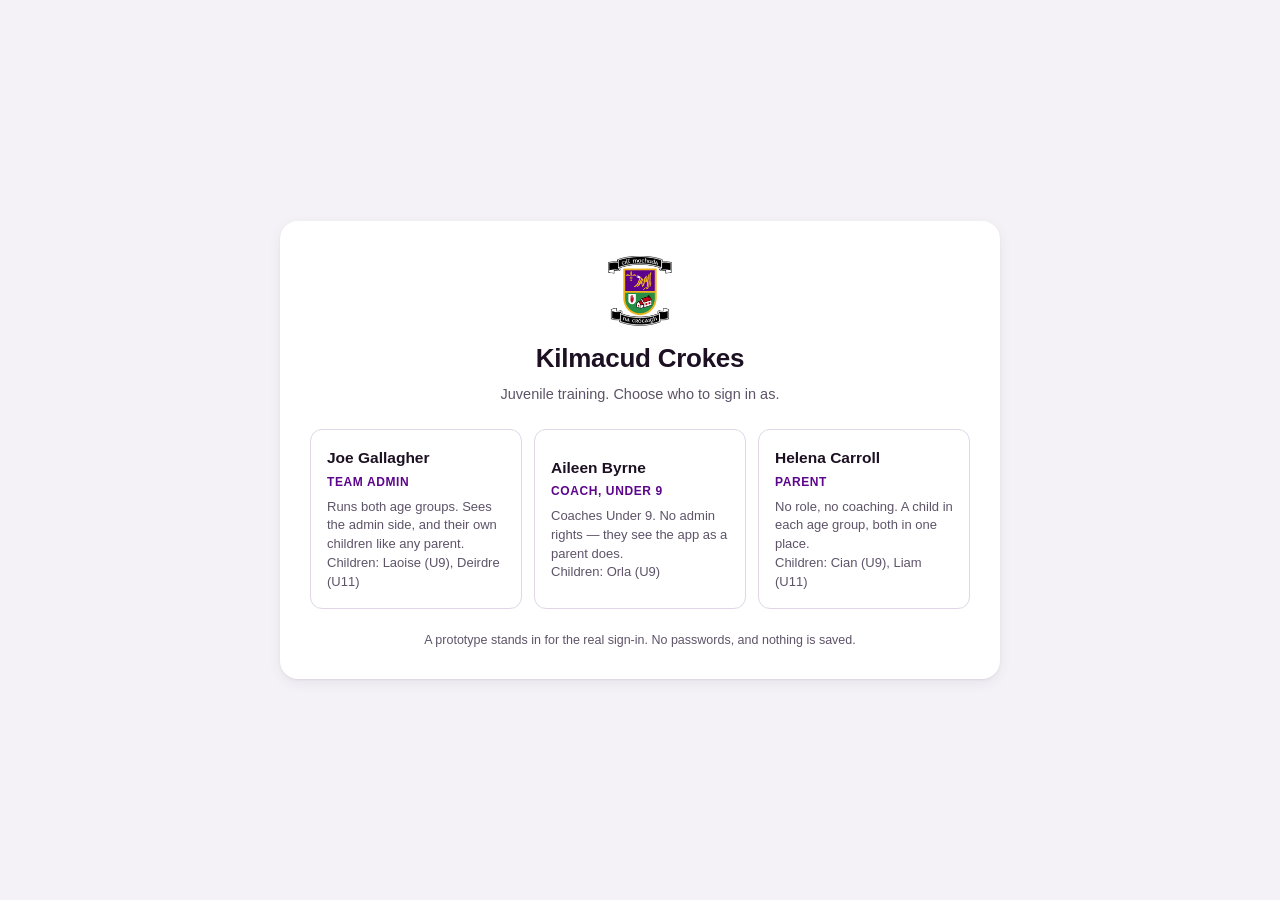
==== prototype/index.html @ cdedc2f3 "Seed squad card, second coach and banner for both personas" ====
<!doctype html>
<html lang="en">
<head>
<meta charset="utf-8">
<meta name="viewport" content="width=device-width, initial-scale=1">
<meta http-equiv="Cache-Control" content="no-store">
<title>Kilmacud Crokes — juvenile training</title>
<link rel="stylesheet" href="styles.css?v=21">
</head>
<body>

<div class="signin" id="signin">
  <div class="signin-card">
    <span class="crest big"><img src="Kilmacud_crokes_logo.png" alt="Kilmacud Crokes crest"></span>
    <h1>Kilmacud Crokes</h1>
    <p class="lede">Juvenile training. Choose who to sign in as.</p>
    <div class="personas" id="personas"></div>
    <p class="foot">A prototype stands in for the real sign-in. No passwords, and nothing is saved.</p>
  </div>
</div>

<div id="app" hidden>
  <div class="appbar">
    <header class="topbar">
      <span class="crest"><img src="Kilmacud_crokes_logo.png" alt="Kilmacud Crokes crest"></span>
      <div>
        <div class="club">Kilmacud Crokes</div>
        <div class="irish">Cill Mochuda na Crócaigh</div>
      </div>
      <select class="teampick" id="team-pick" aria-label="Choose age group"></select>
      <div class="spacer"></div>
      <div class="usermenu-wrap">
        <button class="whoami" id="whoami" aria-haspopup="true" aria-expanded="false" aria-controls="usermenu"></button>
        <div class="usermenu" id="usermenu" hidden></div>
      </div>
    </header>
    <nav class="tabs" id="tabs" role="tablist"></nav>
  </div>

  <main>
    <section class="view" id="view-family"></section>
    <section class="view" id="view-calendar"></section>
    <section class="view" id="view-members"></section>
    <section class="view" id="view-invite"></section>
    <section class="view" id="view-groups"></section>
  </main>

  <footer>
    Throwaway prototype. Sample data is generated in the browser and nothing is saved &mdash; a refresh resets it.
    Allocation follows <code>allocation-rules.md</code>.
  </footer>
</div>

<script src="data.js?v=21"></script>
<script src="allocate.js?v=21"></script>
<script src="app.js?v=21"></script>
</body>
</html>
---- prototype/styles.css ----
/* Kilmacud Crokes — prototype styling.
   Brand colours sampled from the crest: purple #5C068C, gold #F0B323, green #2A8F47.
   Every text pair below was checked against WCAG AA (4.5:1 body, 3:1 large/UI). */

:root {
  --bg: #F4F1F7; --surface: #FFFFFF; --surface-2: #F1EDF5;
  --ink: #1C1022; --muted: #5E5368; --line: #DFD7E6;

  --brand: #5C068C; --brand-deep: #4A0570; --brand-ink: #FFFFFF;
  --brand-soft: #F0E4F8; --brand-soft-ink: #4A0570;
  --gold: #F0B323; --gold-deep: #C08A18;

  --ok: #1B6B3F; --ok-bg: #E6F4EC; --ok-ink: #14532D;
  --stop: #A32318; --stop-bg: #FDECEA; --stop-ink: #8C2118;
  --warn: #8A6413; --warn-bg: #FDF3E0; --warn-ink: #6E4A0C;
  --neutral-bg: #EEEAF1; --neutral-ink: #4A4152;

  --r1: #3A0159; --r1-ink: #FFFFFF; --r2: #5C068C; --r2-ink: #FFFFFF;
  --r3: #7B3BA6; --r3-ink: #FFFFFF; --r4: #C08A18; --r4-ink: #1C1022;
  --r5: #F0B323; --r5-ink: #1C1022;

  --header: #4A0570; --header-ink: #FFFFFF; --header-sub: #EBDCF5;
  --tabbar: #5C068C; --tab-ink: #E2CDF0; --tab-on: #FFFFFF;

  --radius: 12px;
  --shadow: 0 1px 2px rgba(28,16,34,.07), 0 4px 14px rgba(28,16,34,.06);
  --ring: 0 0 0 3px rgba(92,6,140,.28); --focus: #5C068C;
}

@media (prefers-color-scheme: dark) {
  :root:not([data-theme="light"]) {
    --bg: #151019; --surface: #221A2A; --surface-2: #2C2434;
    --ink: #F2ECF6; --muted: #A99CB4; --line: #3B3145;

    --brand: #C9A0E8; --brand-deep: #3A0559; --brand-ink: #1C1022;
    --brand-soft: #33184A; --brand-soft-ink: #D9BBEF;
    --gold: #F0B323; --gold-deep: #F0B323;

    --ok: #5FD08D; --ok-bg: #10301E; --ok-ink: #8FE0AE;
    --stop: #FF8C7A; --stop-bg: #3A1714; --stop-ink: #FFB4A6;
    --warn: #E6B14C; --warn-bg: #33240A; --warn-ink: #F5CE7A;
    --neutral-bg: #2C2434; --neutral-ink: #BDB2C6;

    --header: #3A0559; --header-ink: #FFFFFF; --header-sub: #E4D2F2;
    --tabbar: #4A0570; --tab-ink: #DCC6EC; --tab-on: #FFFFFF;

    --shadow: 0 1px 2px rgba(0,0,0,.4), 0 4px 14px rgba(0,0,0,.3);
    --ring: 0 0 0 3px rgba(201,160,232,.4); --focus: #C9A0E8;
  }
}
:root[data-theme="dark"] {
  --bg: #151019; --surface: #221A2A; --surface-2: #2C2434;
  --ink: #F2ECF6; --muted: #A99CB4; --line: #3B3145;
  --brand: #C9A0E8; --brand-deep: #3A0559; --brand-ink: #1C1022;
  --brand-soft: #33184A; --brand-soft-ink: #D9BBEF;
  --gold: #F0B323; --gold-deep: #F0B323;
  --ok: #5FD08D; --ok-bg: #10301E; --ok-ink: #8FE0AE;
  --stop: #FF8C7A; --stop-bg: #3A1714; --stop-ink: #FFB4A6;
  --warn: #E6B14C; --warn-bg: #33240A; --warn-ink: #F5CE7A;
  --neutral-bg: #2C2434; --neutral-ink: #BDB2C6;
  --header: #3A0559; --header-ink: #FFFFFF; --header-sub: #E4D2F2;
  --tabbar: #4A0570; --tab-ink: #DCC6EC; --tab-on: #FFFFFF;
  --shadow: 0 1px 2px rgba(0,0,0,.4), 0 4px 14px rgba(0,0,0,.3);
  --ring: 0 0 0 3px rgba(201,160,232,.4); --focus: #C9A0E8;
}

* { box-sizing: border-box; }
body {
  margin: 0; background: var(--bg); color: var(--ink);
  font: 15px/1.5 -apple-system, BlinkMacSystemFont, "Segoe UI", Roboto, Helvetica, Arial, sans-serif;
  -webkit-font-smoothing: antialiased;
}
h1, h2, h3, h4 { margin: 0; font-weight: 650; letter-spacing: -0.01em; }
:focus-visible { outline: 3px solid var(--focus); outline-offset: 2px; border-radius: 6px; }

/* Controls that fill their container get the ring drawn inside, so an ancestor with
   overflow:hidden cannot cut it off. */
.tabs button:focus-visible,
.fev-head:focus-visible,
.evhead:focus-visible,
.persona:focus-visible,
.moveto:focus-visible,
.status-pick:focus-visible { outline-offset: -3px; }

/* on the purple chrome the brand purple would be invisible, so the ring goes gold */
.appbar :focus-visible { outline-color: var(--gold); }

/* ---- fixed chrome ---- */
.appbar { position: sticky; top: 0; z-index: 60; box-shadow: 0 2px 10px rgba(28,16,34,.18); }
.topbar { background: var(--header); color: var(--header-ink); padding: 10px 20px; display: flex; align-items: center; gap: 13px; }
.crest { width: 42px; height: 42px; border-radius: 9px; background: #fff; padding: 3px; flex: none; display: grid; place-items: center; }
.crest img { width: 100%; height: 100%; object-fit: contain; display: block; }
.topbar .club { font-weight: 700; font-size: 16px; line-height: 1.2; }
.topbar .irish { font-size: 11.5px; color: var(--header-sub); font-style: italic; }
.topbar .spacer { flex: 1; }
.whoami { font-size: 12px; text-align: right; color: var(--header-sub); line-height: 1.35; }
.whoami b { display: block; font-size: 13.5px; color: var(--header-ink); font-weight: 650; }

.teampick {
  font: inherit; font-size: 13.5px; font-weight: 600; padding: 7px 11px; border-radius: 8px;
  background: rgba(255,255,255,.14); color: var(--header-ink); border: 1px solid rgba(255,255,255,.4);
  cursor: pointer;
}
.teampick option { color: #1C1022; background: #fff; }
.iconbtn {
  font: inherit; font-size: 15px; line-height: 1; width: 34px; height: 34px; border-radius: 8px; cursor: pointer;
  background: rgba(255,255,255,.14); color: var(--header-ink); border: 1px solid rgba(255,255,255,.4);
}

.tabs { background: var(--tabbar); display: flex; padding: 0 12px; overflow-x: auto; }
.tabs button {
  background: none; border: 0; color: var(--tab-ink); cursor: pointer; font-family: inherit;
  padding: 11px 15px; font-size: 14px; font-weight: 600; white-space: nowrap;
  border-bottom: 3px solid transparent;
}
.tabs button:hover { color: var(--tab-on); }
.tabs button[aria-selected="true"] { color: var(--tab-on); border-bottom-color: var(--gold); }

main { max-width: 1120px; margin: 0 auto; padding: 22px 20px 70px; }
.view { display: none; } .view.active { display: block; }

.page-head { display: flex; align-items: flex-end; gap: 14px; margin-bottom: 18px; flex-wrap: wrap; }
.page-head h2 { font-size: 21px; }
.page-head .count { color: var(--muted); font-size: 13.5px; }
.page-head .spacer, .spacer { flex: 1; }

.btn {
  font: inherit; font-size: 13.5px; font-weight: 600; padding: 8px 14px; cursor: pointer;
  border-radius: 8px; border: 1px solid var(--line); background: var(--surface); color: var(--ink);
}
.btn:hover { border-color: var(--brand); }
.btn.primary { background: var(--brand); border-color: var(--brand); color: var(--brand-ink); }
.btn.gold { background: var(--gold); border-color: var(--gold-deep); color: #1C1022; }
.btn[disabled] { opacity: .5; cursor: default; }
.btn[disabled]:hover { border-color: var(--line); }

.card { background: var(--surface); border-radius: var(--radius); box-shadow: var(--shadow); }
.card-pad { padding: 18px; }

.toolbar { display: flex; gap: 8px; align-items: center; margin-bottom: 14px; flex-wrap: wrap; }
.chip {
  font: inherit; font-size: 13px; padding: 6px 12px; border-radius: 999px; cursor: pointer;
  border: 1px solid var(--line); background: var(--surface); color: var(--muted);
}
.chip[aria-pressed="true"] { background: var(--brand); border-color: var(--brand); color: var(--brand-ink); }
.search, select.pick, .status-pick {
  font: inherit; font-size: 13.5px; padding: 8px 12px; border-radius: 8px;
  border: 1px solid var(--line); background: var(--surface); color: var(--ink);
}
.search { min-width: 210px; }

/* ---- tables ---- */
table { width: 100%; border-collapse: collapse; }
thead th {
  text-align: left; font-size: 11.5px; text-transform: uppercase; letter-spacing: .05em;
  color: var(--muted); font-weight: 700; padding: 12px 14px; border-bottom: 1px solid var(--line); white-space: nowrap;
}
tbody td { padding: 11px 14px; border-bottom: 1px solid var(--surface-2); font-size: 14px; }
tbody tr:hover { background: var(--surface-2); }
tbody tr:last-child td { border-bottom: 0; }
.name { font-weight: 600; }
.sub { color: var(--muted); font-size: 12.5px; }

.lock {
  display: inline-block; margin-left: 6px; font-size: 9.5px; letter-spacing: .04em;
  background: var(--brand-soft); color: var(--brand-soft-ink); padding: 2px 6px; border-radius: 4px;
  text-transform: uppercase; font-weight: 700; vertical-align: middle;
}
.rating { display: inline-grid; place-items: center; width: 24px; height: 24px; border-radius: 6px; font-size: 12.5px; font-weight: 700; }
.r1 { background: var(--r1); color: var(--r1-ink); } .r2 { background: var(--r2); color: var(--r2-ink); }
.r3 { background: var(--r3); color: var(--r3-ink); } .r4 { background: var(--r4); color: var(--r4-ink); }
.r5 { background: var(--r5); color: var(--r5-ink); }

.tag { display: inline-block; font-size: 11.5px; font-weight: 650; padding: 3px 8px; border-radius: 5px; }
.tag.coach { background: var(--warn-bg); color: var(--warn-ink); }
.tag.reg { background: var(--brand-soft); color: var(--brand-soft-ink); }
.tag.unreg { background: var(--neutral-bg); color: var(--neutral-ink); }
.tag.draft { background: var(--neutral-bg); color: var(--neutral-ink); }
.tag.cancelled { background: var(--stop-bg); color: var(--stop-ink); }

.pill { display: inline-flex; align-items: center; gap: 6px; font-size: 12.5px; font-weight: 650; }
.pill::before { content: ""; width: 8px; height: 8px; border-radius: 50%; background: currentColor; }
.pill.accepted { color: var(--ok); } .pill.declined { color: var(--stop); } .pill.none { color: var(--muted); }

.badge { font-size: 11.5px; font-weight: 700; padding: 4px 9px; border-radius: 6px; background: var(--brand-soft); color: var(--brand-soft-ink); }
.badge.gold { background: var(--gold); color: #1C1022; }

/* ---- event header + stats ---- */
.event-head { display: flex; gap: 20px; flex-wrap: wrap; align-items: center; }
.event-head .when { font-size: 19px; font-weight: 700; }
.meta { display: flex; gap: 22px; flex-wrap: wrap; margin-top: 14px; }
.meta div { font-size: 13.5px; }
.meta .k { color: var(--muted); font-size: 11.5px; text-transform: uppercase; letter-spacing: .05em; font-weight: 650; }

.stats { display: grid; grid-template-columns: repeat(auto-fit, minmax(160px, 1fr)); gap: 14px; margin: 18px 0; }
.stat { background: var(--surface); border-radius: var(--radius); padding: 16px; box-shadow: var(--shadow); }
.stat .n { font-size: 30px; font-weight: 700; line-height: 1.1; }
.stat .l { font-size: 13px; color: var(--muted); margin-top: 2px; }
.stat .b { font-size: 12px; color: var(--muted); margin-top: 8px; padding-top: 8px; border-top: 1px solid var(--surface-2); }
.stat.accepted .n { color: var(--ok); } .stat.declined .n { color: var(--stop); } .stat.none .n { color: var(--muted); }

/* ---- calendar ---- */
.month { font-size: 12px; text-transform: uppercase; letter-spacing: .07em; color: var(--muted); font-weight: 700; margin: 20px 0 9px; }
.evrow {
  background: var(--surface); border-radius: var(--radius); box-shadow: var(--shadow); margin-bottom: 9px;
  overflow: hidden; border-left: 4px solid transparent;
}
.evrow.is-open { border-left-color: var(--brand); }
.evrow.is-draft { border-left-color: var(--muted); border-style: dashed solid solid dashed; }
.evrow.is-cancelled { border-left-color: var(--stop); }
.evrow.is-past { opacity: .72; }
.evhead { display: flex; align-items: center; gap: 14px; padding: 13px 16px; cursor: pointer; width: 100%; background: none; border: 0; font: inherit; color: inherit; text-align: left; }
.evhead:hover { background: var(--surface-2); }
.evdate { flex: none; width: 46px; text-align: center; }
.evdate .d { font-size: 19px; font-weight: 700; line-height: 1; }
.evdate .m { font-size: 10.5px; text-transform: uppercase; letter-spacing: .05em; color: var(--muted); font-weight: 700; }
.evmain { flex: 1; min-width: 0; }
.evmain .t { font-weight: 650; font-size: 14.5px; }
.evmain .s { color: var(--muted); font-size: 12.5px; }
.evtags { display: flex; gap: 6px; align-items: center; flex-wrap: wrap; justify-content: flex-end; }
.evbody { padding: 0 16px 16px; border-top: 1px solid var(--surface-2); }
.mini-stats { display: flex; gap: 18px; flex-wrap: wrap; margin: 14px 0; }
.mini-stats div { font-size: 13px; }
.mini-stats b { font-size: 18px; font-weight: 700; display: block; }
.mini-stats .accepted b { color: var(--ok); } .mini-stats .declined b { color: var(--stop); }

/* ---- invitation ---- */
.invite-wrap { display: flex; gap: 26px; flex-wrap: wrap; align-items: flex-start; }
.phone { width: 356px; background: #120C18; border-radius: 30px; padding: 11px; box-shadow: 0 10px 34px rgba(28,16,34,.3); flex: none; }
.phone .screen { background: var(--bg); border-radius: 21px; overflow: hidden; }
.phone .pbar { background: var(--header); color: var(--header-ink); padding: 11px 15px; font-size: 13px; font-weight: 650; display: flex; align-items: center; gap: 8px; }
.phone .pbar img { width: 20px; height: 20px; background: #fff; border-radius: 4px; padding: 1px; }
.phone .pbody { padding: 14px; }
.phone-label { font-size: 12px; text-transform: uppercase; letter-spacing: .06em; color: var(--muted); font-weight: 700; margin-bottom: 8px; }

.mail { background: var(--surface); border-radius: 11px; box-shadow: var(--shadow); overflow: hidden; }
.mail .mhead { padding: 12px 14px; border-bottom: 1px solid var(--surface-2); }
.mail .msub { font-weight: 700; font-size: 14.5px; margin-bottom: 3px; }
.mail .mfrom { font-size: 12px; color: var(--muted); }
.mail .mbody { padding: 14px; font-size: 13.5px; line-height: 1.55; }
.mail .mbody p { margin: 0 0 11px; }
.mail .mfacts { background: var(--surface-2); border-radius: 8px; padding: 11px 12px; margin: 0 0 13px; font-size: 13px; }
.mail .mfacts div { display: flex; gap: 8px; padding: 2px 0; }
.mail .mfacts .k { color: var(--muted); min-width: 62px; }
.mail .mbtns { display: flex; gap: 8px; }
.mail .mbtns .btn { flex: 1; text-align: center; justify-content: center; }
.mail .foot { font-size: 11.5px; color: var(--muted); padding: 0 14px 14px; }

.pcard { background: var(--surface); border-radius: 11px; padding: 15px; box-shadow: var(--shadow); margin-bottom: 11px; }
.pcard .ev { font-size: 12px; color: var(--muted); }
.pcard .grp { font-size: 22px; font-weight: 700; color: var(--brand); margin: 3px 0 2px; }
.pcard h4 { font-size: 11px; text-transform: uppercase; letter-spacing: .05em; color: var(--muted); margin: 0 0 7px; font-weight: 700; }
.pcard ul { margin: 0; padding: 0; list-style: none; }
.pcard li { padding: 4px 0; font-size: 13.5px; border-bottom: 1px solid var(--surface-2); }
.pcard li:last-child { border-bottom: 0; }
.pcard li.me { font-weight: 650; color: var(--brand); }
.ask { font-size: 17px; font-weight: 700; margin: 2px 0 12px; }
.answer-btns { display: grid; gap: 8px; }
.answer-btns .btn { padding: 13px; font-size: 15px; }
.done { text-align: center; padding: 10px 0; }
.done .tick { width: 46px; height: 46px; border-radius: 50%; display: grid; place-items: center; margin: 0 auto 10px; font-size: 22px; font-weight: 700; }
.done.yes .tick { background: var(--ok-bg); color: var(--ok-ink); }
.done.no .tick { background: var(--stop-bg); color: var(--stop-ink); }

.note { font-size: 12.5px; color: var(--muted); background: var(--surface-2); border-radius: 8px; padding: 10px 12px; }
.notice { border-left: 3px solid var(--gold); padding-left: 12px; margin: 14px 0; font-size: 13.5px; color: var(--muted); }

/* ---- groups ---- */
.settings { margin-bottom: 14px; }
.set-grid { display: grid; grid-template-columns: repeat(auto-fit, minmax(140px, 1fr)); gap: 12px; }
.set-grid label { display: flex; flex-direction: column; gap: 5px; font-size: 11.5px; text-transform: uppercase; letter-spacing: .05em; color: var(--muted); font-weight: 700; }
.set-grid input, .set-grid select {
  font: inherit; font-size: 14px; text-transform: none; letter-spacing: 0; color: var(--ink);
  padding: 7px 9px; border: 1px solid var(--line); border-radius: 8px; background: var(--surface);
}
.banner { background: var(--surface); border-radius: var(--radius); box-shadow: var(--shadow); padding: 18px; margin-bottom: 16px; }
.banner .lead { font-size: 15.5px; }
details.why { margin-top: 12px; border-top: 1px solid var(--surface-2); padding-top: 12px; }
details.why summary { cursor: pointer; font-size: 13.5px; color: var(--brand); font-weight: 600; }
.cand { width: 100%; margin-top: 10px; font-size: 13px; }
.cand td { padding: 5px 10px 5px 0; border: 0; }
.cand .no { color: var(--muted); } .cand .yes { color: var(--ink); }
.cand tr.chosen td { font-weight: 650; color: var(--brand); }

.alert { border-radius: 10px; padding: 12px 15px; margin-bottom: 12px; font-size: 13.5px; line-height: 1.45; }
.alert.stop { background: var(--stop-bg); color: var(--stop-ink); border-left: 3px solid var(--stop); }
.alert.warn { background: var(--warn-bg); color: var(--warn-ink); border-left: 3px solid var(--warn); }
.alert.ok { background: var(--ok-bg); color: var(--ok-ink); border-left: 3px solid var(--ok); }
button.link { background: none; border: 0; font: inherit; font-size: 12.5px; color: inherit; text-decoration: underline; cursor: pointer; padding: 0 0 0 6px; }

.checks { display: grid; gap: 8px; margin-bottom: 16px; }
.check { display: flex; gap: 10px; align-items: baseline; background: var(--surface); border-radius: 9px; padding: 11px 14px; box-shadow: var(--shadow); font-size: 13.5px; }
.check .mark { font-weight: 700; color: var(--ok); flex: none; }
.check.warn .mark { color: var(--warn); } .check.fail .mark { color: var(--stop); }
.check .d { color: var(--muted); font-size: 12.5px; }

.groups-head { display: flex; align-items: center; gap: 10px; margin-bottom: 10px; }
.groups-head h3 { font-size: 15px; }
.groups { display: grid; grid-template-columns: repeat(auto-fill, minmax(270px, 1fr)); gap: 14px; }
.group { background: var(--surface); border-radius: var(--radius); box-shadow: var(--shadow); overflow: hidden; }
.group header { padding: 13px 15px; border-bottom: 1px solid var(--surface-2); display: flex; align-items: center; gap: 8px; }
.group header h3 { font-size: 15px; flex: 1; }
.group header .n { font-size: 12.5px; color: var(--muted); }
.spread { display: flex; height: 6px; border-radius: 3px; overflow: hidden; margin: 0 15px 12px; }
.group .section { padding: 0 15px 13px; }
.group .section h4 { font-size: 11px; text-transform: uppercase; letter-spacing: .05em; color: var(--muted); margin: 12px 0 7px; font-weight: 700; }
.group.bad { outline: 2px solid var(--stop); outline-offset: -1px; }
.group.over { outline: 2px dashed var(--brand); outline-offset: -1px; background: var(--brand-soft); }

.person { display: flex; align-items: center; gap: 8px; padding: 3px 5px; margin: 0 -5px; font-size: 13.5px; cursor: grab; border-radius: 6px; }
.person:hover { background: var(--surface-2); }
.person.dragging { opacity: .35; }
.person .nm { flex: 1; }
.person.coach .nm { font-weight: 600; }
.person .pin { color: var(--warn-ink); font-size: 10px; vertical-align: middle; }
.person .mini { font-size: 10.5px; color: var(--muted); background: var(--surface-2); padding: 2px 5px; border-radius: 4px; }
.schools { display: flex; flex-wrap: wrap; gap: 4px; margin-bottom: 4px; }
.schooltag { font-size: 10.5px; color: var(--muted); background: var(--surface-2); padding: 2px 6px; border-radius: 4px; }
.schooltag.lone { background: var(--warn-bg); color: var(--warn-ink); font-weight: 650; }

.switch { display: inline-flex; align-items: center; gap: 7px; cursor: pointer; }
.switch input { margin: 0; accent-color: var(--brand); cursor: pointer; }

/* ---- parent view ---- */
.parent-wrap { display: grid; grid-template-columns: minmax(0, 1fr) auto; gap: 26px; align-items: start; }
@media (max-width: 820px) {
  .parent-wrap { grid-template-columns: 1fr; }
  .phone { width: 100%; max-width: 356px; }
}
footer { max-width: 1120px; margin: 0 auto; padding: 0 20px 40px; color: var(--muted); font-size: 12.5px; }
footer code { background: var(--surface-2); padding: 1px 5px; border-radius: 4px; }

/* ---- labelled coach toggle ---- */
.toggle { display: inline-flex; align-items: center; gap: 9px; cursor: pointer; }
.toggle input { position: absolute; opacity: 0; width: 0; height: 0; }
.toggle .track {
  width: 38px; height: 22px; border-radius: 999px; background: var(--surface-2);
  border: 1px solid var(--muted); position: relative; flex: none; transition: background .15s, border-color .15s;
}
.toggle .track::after {
  content: ""; position: absolute; top: 2px; left: 2px; width: 16px; height: 16px; border-radius: 50%;
  background: var(--muted); transition: transform .15s, background .15s;
}
.toggle input:checked + .track { background: var(--brand); border-color: var(--brand); }
.toggle input:checked + .track::after { transform: translateX(16px); background: var(--brand-ink); }
.toggle input:focus-visible + .track { outline: 3px solid var(--focus); outline-offset: 2px; }
.toggle .tl { font-size: 12.5px; font-weight: 650; color: var(--muted); white-space: nowrap; }
.toggle input:checked ~ .tl { color: var(--brand); }

.rolecell { font-size: 13px; }
.rolecell .none { color: var(--muted); }
.btn.tiny { padding: 5px 11px; font-size: 12.5px; }

/* ---- edit dialog ---- */
.modal-backdrop { position: fixed; inset: 0; background: rgba(16,8,22,.6); display: grid; place-items: center; z-index: 100; padding: 20px; }
.modal { background: var(--surface); border-radius: 14px; box-shadow: 0 20px 50px rgba(0,0,0,.35); width: 100%; max-width: 450px; padding: 20px; max-height: 90vh; overflow: auto; }
.modal h3 { font-size: 17px; }
.modal .msub { color: var(--muted); font-size: 13px; margin: 3px 0 16px; }
.field { display: flex; flex-direction: column; gap: 5px; margin-bottom: 13px; }
.field > label { font-size: 11.5px; text-transform: uppercase; letter-spacing: .05em; color: var(--muted); font-weight: 700; }
.field input, .field select {
  font: inherit; font-size: 14.5px; padding: 9px 11px; border-radius: 8px;
  border: 1px solid var(--line); background: var(--surface); color: var(--ink);
}
.field .hint { font-size: 12px; color: var(--muted); }
.field .err { font-size: 12.5px; color: var(--stop); font-weight: 600; }
.row2 { display: grid; grid-template-columns: 1fr 1fr; gap: 12px; }
.modal-actions { display: flex; gap: 8px; justify-content: flex-end; margin-top: 18px; padding-top: 16px; border-top: 1px solid var(--surface-2); }

.alert.info { background: var(--brand-soft); color: var(--brand-soft-ink); border-left: 3px solid var(--brand); }

[hidden] { display: none !important; }

/* the member table has more columns than a narrow pane fits — scroll it rather than wrap names */
#view-members .card { overflow-x: auto; }
#view-members table { min-width: 820px; }
#view-members .name { white-space: nowrap; }
#view-members tbody td { vertical-align: middle; }

/* ---- sign in ---- */
.signin { min-height: 100vh; display: grid; place-items: center; padding: 32px 20px; background: var(--bg); }
.signin-card { background: var(--surface); border-radius: 18px; box-shadow: var(--shadow); padding: 30px; max-width: 720px; width: 100%; text-align: center; }
.crest.big { width: 74px; height: 74px; border-radius: 14px; padding: 5px; display: inline-grid; margin-bottom: 14px; }
.signin-card h1 { font-size: 26px; }
.signin-card .lede { color: var(--muted); font-size: 14.5px; margin: 6px 0 24px; }
.signin-card .foot { color: var(--muted); font-size: 12.5px; margin: 22px 0 0; }
.personas { display: grid; grid-template-columns: repeat(auto-fit, minmax(200px, 1fr)); gap: 12px; }
.persona {
  font: inherit; text-align: left; cursor: pointer; padding: 16px; border-radius: 12px;
  border: 1px solid var(--line); background: var(--surface); color: var(--ink);
}
.persona:hover { border-color: var(--brand); background: var(--surface-2); }
.persona .pname { font-weight: 700; font-size: 15.5px; }
.persona .prole { font-size: 12px; font-weight: 700; color: var(--brand); text-transform: uppercase; letter-spacing: .05em; margin: 3px 0 7px; }
.persona .pblurb { font-size: 13px; color: var(--muted); line-height: 1.45; }
.btn.ghost { background: rgba(255,255,255,.14); color: var(--header-ink); border-color: rgba(255,255,255,.4); }
.btn.ghost:hover { background: rgba(255,255,255,.24); border-color: rgba(255,255,255,.7); }

/* ---- a parent's own view, desktop first ---- */
.family { display: grid; grid-template-columns: minmax(0, 1fr) 330px; gap: 22px; align-items: start; }
@media (max-width: 900px) { .family { grid-template-columns: minmax(0, 1fr); } }

.ev-when { flex: none; width: 58px; text-align: center; border-radius: 10px; padding: 8px 4px; }
.ev-when .dd { font-size: 21px; font-weight: 700; line-height: 1; }
.ev-when .mm { font-size: 10.5px; font-weight: 700; text-transform: uppercase; letter-spacing: .05em; }

.kid-block { border-top: 1px solid var(--surface-2); padding: 14px 18px; }
.answer-row { display: flex; gap: 8px; flex-wrap: wrap; }
.squad-box { background: var(--surface-2); border-radius: 10px; padding: 13px 15px; margin-top: 11px; }
.squad-box .sq { font-size: 17px; font-weight: 700; color: var(--brand); }
.squad-box h5 { font-size: 11px; text-transform: uppercase; letter-spacing: .05em; color: var(--muted); font-weight: 700; margin: 11px 0 5px; }
.pending { font-size: 13px; color: var(--muted); background: var(--surface-2); border-radius: 10px; padding: 11px 14px; margin-top: 11px; }

.side-card { background: var(--surface); border-radius: var(--radius); box-shadow: var(--shadow); padding: 17px; margin-bottom: 14px; }
.side-card h3 { font-size: 15px; margin-bottom: 12px; }
.kv { display: flex; justify-content: space-between; gap: 12px; padding: 7px 0; border-bottom: 1px solid var(--surface-2); font-size: 13.5px; }
.kv:last-of-type { border-bottom: 0; }
.kv .k { color: var(--muted); }
.kv .v { text-align: right; font-weight: 600; }
.childrow { padding: 11px 0; border-bottom: 1px solid var(--surface-2); }
.childrow:last-child { border-bottom: 0; }
.childrow .cn { font-weight: 650; font-size: 14.5px; }
.childrow .ct { font-size: 12.5px; color: var(--muted); }

/* ---- usability review fixes ---- */
.legend { display: flex; align-items: center; gap: 7px; flex-wrap: wrap; font-size: 12.5px; color: var(--muted); }
.legend .lk { font-weight: 700; text-transform: uppercase; letter-spacing: .05em; font-size: 11px; }
.legend .rating { width: 20px; height: 20px; font-size: 11.5px; }
.legend .lt { font-weight: 600; color: var(--ink); }
.legend .lsep { opacity: .7; }

.spread-label { margin: -7px 15px 10px; font-size: 11px; color: var(--muted); font-weight: 600; }

.moveto {
  font: inherit; font-size: 11.5px; padding: 2px 4px; border-radius: 6px;
  border: 1px solid var(--line); background: var(--surface); color: var(--muted); max-width: 82px;
}
.moveto:hover, .moveto:focus { color: var(--ink); border-color: var(--brand); }
.person .mini.none { background: var(--warn-bg); color: var(--warn-ink); font-weight: 650; }
.groups { grid-template-columns: repeat(auto-fill, minmax(300px, 1fr)); }

/* both answers carry the same weight — neither is nudged */
.btn.choice { background: var(--surface); border: 1px solid var(--muted); color: var(--ink); font-weight: 650; }
.btn.choice:hover { border-color: var(--brand); background: var(--surface-2); }

/* response deadline */
.deadline-bar {
  display: flex; gap: 18px; align-items: flex-start; flex-wrap: wrap;
  background: var(--surface-2); border-radius: 10px; padding: 12px 14px; margin: 14px 0 4px;
}
.deadline-bar > div:first-child { flex: 1; min-width: 260px; }
.deadline-bar .k { color: var(--muted); font-size: 11px; text-transform: uppercase; letter-spacing: .05em; font-weight: 700; }
.dl-main { font-size: 14.5px; font-weight: 650; margin: 2px 0 5px; }
.dl-open { color: var(--ink); font-weight: 600; } .dl-closed { color: var(--muted); font-weight: 600; }
.dl-set { display: flex; flex-direction: column; gap: 4px; font-size: 11px; text-transform: uppercase; letter-spacing: .05em; color: var(--muted); font-weight: 700; }
.dl-set input { font: inherit; font-size: 14px; text-transform: none; letter-spacing: 0; color: var(--ink); width: 90px; padding: 6px 8px; border: 1px solid var(--line); border-radius: 8px; background: var(--surface); }
.dl-set .sub { text-transform: none; letter-spacing: 0; font-weight: 400; }

/* the invitation tab must not push the page sideways */
main { overflow-x: hidden; }
.invite-wrap > div { min-width: 0; max-width: 100%; }
.invite-wrap .phone { max-width: 100%; }

/* ---- the parent's season calendar ---- */
.fev { background: var(--surface); border-radius: var(--radius); box-shadow: var(--shadow); margin-bottom: 9px; overflow: hidden; border-left: 4px solid transparent; }
.fev.is-open { border-left-color: var(--brand); }
.fev.is-cancelled { border-left-color: var(--stop); }
.fev-head { display: flex; align-items: center; gap: 14px; padding: 13px 16px; width: 100%; background: none; border: 0; font: inherit; color: inherit; text-align: left; cursor: pointer; }
.fev-head:hover { background: var(--surface-2); }
.fev-main { flex: 1 1 auto; min-width: 0; }
.fev-title { display: block; font-size: 17px; font-weight: 700; letter-spacing: -0.01em; line-height: 1.25; }
.fev-sub { display: block; font-size: 13.5px; color: var(--muted); margin-top: 3px; }
.fev-tags { display: flex; gap: 8px; flex-wrap: wrap; justify-content: flex-end; }
.fev-body { padding: 0 16px 16px; border-top: 1px solid var(--surface-2); }
.fev-facts { display: flex; gap: 18px; flex-wrap: wrap; padding: 12px 0; font-size: 13.5px; color: var(--muted); }
.fev-facts .dl-line { font-weight: 600; }

/* status carries a shape as well as a colour */
.st { display: inline-flex; align-items: center; gap: 6px; font-size: 12.5px; font-weight: 650; white-space: nowrap; }
.st-mark { display: inline-grid; place-items: center; width: 17px; height: 17px; border-radius: 50%; font-size: 11px; line-height: 1; }
.st-accepted { color: var(--ok-ink); } .st-accepted .st-mark { background: var(--ok-bg); }
.st-declined { color: var(--stop-ink); } .st-declined .st-mark { background: var(--stop-bg); }
.st-none { color: var(--muted); } .st-none .st-mark { background: var(--surface-2); border: 1px solid var(--line); }

/* one row: name, status, action */
.kid-block { border-top: 1px solid var(--surface-2); padding-bottom: 14px; }
.kid-block:first-of-type { border-top: 0; }
.ans-row { display: flex; align-items: center; gap: 12px; flex-wrap: wrap; padding-top: 13px; }
.ans-name { font-size: 15px; font-weight: 650; }
.ans-by { font-size: 12.5px; color: var(--muted); margin-top: 5px; }

/* two labelled lists, reflowing by width, with a hairline between them */
.squad-box .sq { font-size: 13px; font-weight: 700; color: var(--brand); text-transform: uppercase; letter-spacing: .05em; margin-bottom: 11px; }
.sl h5 { font-size: 11.5px; text-transform: uppercase; letter-spacing: .05em; color: var(--muted); font-weight: 700; margin: 0 0 6px; text-align: left; }
.cols { margin: 0; padding: 0; list-style: none; columns: 165px auto; column-gap: 24px; font-size: 13.5px; }
.cols li { padding: 2px 0; break-inside: avoid; }
.cols li.mine { font-weight: 700; }
hr.hairline { border: 0; border-top: 1px solid var(--line); margin: 13px 0; }

/* announced to a screen reader, invisible on screen */
.vh { position: absolute; width: 1px; height: 1px; padding: 0; margin: -1px; overflow: hidden; clip: rect(0 0 0 0); clip-path: inset(50%); white-space: nowrap; border: 0; }

/* quiet actions sit at the end of the row they belong to */
.linkbtn { background: none; border: 0; padding: 2px; font: inherit; font-size: 12.5px; color: var(--brand); text-decoration: underline; cursor: pointer; flex: none; }
.linkbtn:hover { text-decoration: none; }
.cr-top { display: flex; align-items: flex-start; justify-content: space-between; gap: 12px; }

/* ---- parent calendar: earlier events, child chips, paired statuses ---- */
.earlier-row {
  display: flex; align-items: center; gap: 9px; width: 100%; margin-bottom: 9px;
  background: var(--surface-2); border: 1px dashed var(--line); border-radius: 10px;
  padding: 10px 14px; font: inherit; font-size: 13.5px; font-weight: 600;
  color: var(--muted); cursor: pointer; text-align: left;
}
.earlier-row:hover { color: var(--ink); border-color: var(--brand); }
.earlier-row .caret { width: .8em; height: auto; flex: none; }
.childchips { margin-bottom: 14px; }

.st-pair { display: inline-flex; align-items: center; gap: 6px; }
.st-pair .st-who { font-size: 12.5px; font-weight: 650; color: var(--muted); }
.fev-tags { gap: 14px; }

/* the date tile reads as a date: number over month */
.ev-when .dd, .ev-when .mm { display: block; }

/* the outstanding banner is also the way to reach what it counts */
.alert-action {
  display: block; width: 100%; text-align: left; font: inherit; font-size: 13.5px;
  cursor: pointer; border: 0; border-left: 3px solid var(--warn); margin-bottom: 16px;
}

/* the deadline prompt sits with the answer it is prompting for */
.kid-block .dl-line { font-size: 12.5px; font-weight: 600; margin-top: 5px; }

/* ---- the current answer, shown as selected while choosing ---- */
.btn.choice.is-selected {
  border-color: var(--brand); background: var(--brand-soft); color: var(--brand-soft-ink);
  box-shadow: inset 0 0 0 1px var(--brand);
}

/* ---- a confirmation that goes away on its own ---- */
#toast-host { position: fixed; left: 0; right: 0; bottom: 26px; display: grid; justify-items: center; gap: 8px; z-index: 200; pointer-events: none; }
.toast {
  background: var(--ink); color: var(--bg); font-size: 13.5px; font-weight: 600;
  padding: 11px 18px; border-radius: 999px; box-shadow: 0 6px 20px rgba(0,0,0,.3);
  animation: toast-in .18s ease-out; max-width: 90vw;
}
.toast.out { opacity: 0; transition: opacity .6s ease-in; }
@keyframes toast-in { from { opacity: 0; transform: translateY(8px); } to { opacity: 1; transform: none; } }
@media (prefers-reduced-motion: reduce) { .toast { animation: none; } .toast.out { transition: none; } }

/* ---- statuses line up in their own column down the list ----
   A preferred width, not a fixed one: where there is room every row's statuses
   start on the same line, and on a phone the column gives way to the title
   rather than pushing the row wider than the screen. It stops shrinking at its
   own content, so a status never wraps away from the name it belongs to. */
.fev-tags { flex: 0 1 168px; }
/* one status or two, it ends on the same line: .one keeps the flex-end the column
   already sets and only centres itself across the row's height. Cancelled rows use
   .one too, so their tag lines up with every other row's as well. */
.fev-tags.one { align-items: center; }
.fev-tags.stacked { flex-direction: column; align-items: flex-end; justify-content: center; gap: 7px; }
.fev-tags .st-pair { justify-content: flex-end; }

/* ---- the earlier-events control ---- */
.earlier-row .caret { transition: transform .15s ease; transform-origin: 50% 50%; }
.earlier-row .caret.up { transform: rotate(180deg); }
@media (prefers-reduced-motion: reduce) { .earlier-row .caret { transition: none; } }

/* ---- past events recede: things that already happened, not things to act on ---- */
.fev.is-past {
  background: transparent; box-shadow: none;
  border: 1px solid var(--line); border-left: 4px solid transparent;
}
.fev.is-past .fev-title { color: var(--muted); }
.fev.is-past.is-open { border-left-color: transparent; }
.fev.is-past .fev-head:hover { background: var(--surface-2); }

/* ---- the error sits under the field it is about, and the field is marked ---- */
.field.has-error input, .field.has-error select { border-color: var(--stop); box-shadow: inset 0 0 0 1px var(--stop); }
.field .err { margin-top: 2px; }

/* ---- one control, not a button with a link inside it ---- */
.alert-action { display: flex; align-items: baseline; gap: 8px; flex-wrap: wrap; }
.alert-action .alert-words { flex: 0 1 auto; }
/* part of the button's own label: no underline, no link colour, just its own words */
.alert-action .alert-go { font-weight: 650; white-space: nowrap; text-decoration: none; }
.alert-action:hover .alert-go { transform: translateX(2px); }
@media (prefers-reduced-motion: reduce) { .alert-action:hover .alert-go { transform: none; } }

/* ---- a finished session says so where its buttons would have been ---- */
.finished-note { font-size: 12.5px; color: var(--muted); font-style: italic; }

/* ---- the tile is coloured by type; the word in the title carries the meaning ----
   Measured: gold tile ink #1C1022 on #F0B323 = 9.75:1 in both themes (both fixed).
   Purple tile 11.09:1 light, 8.98:1 dark. Muted past tile 6.24:1 light, 5.75:1 dark. */
.ev-when.is-training { background: var(--brand-soft); color: var(--brand-soft-ink); }
.ev-when.is-match { background: var(--gold); color: #1C1022; }

/* a finished match must not sit there brighter than an upcoming session */
.fev.is-past .ev-when.is-training,
.fev.is-past .ev-when.is-match { background: var(--surface-2); color: var(--muted); }

/* ---- an answer that exists is one line ---- */
.kid-block.one-line { padding-bottom: 0; }
.ans-line { display: flex; align-items: baseline; gap: 7px; flex-wrap: wrap; padding: 11px 0; font-size: 13.5px; }
.ans-line .ans-name { font-size: 13.5px; font-weight: 650; }
.ans-line .ans-words { color: var(--muted); }
.ans-line .sep { color: var(--muted); }
.ans-line .finished-note { font-style: italic; }

/* ---- a coach can ring the other coaches on their squad ---- */
.tellink { color: var(--brand); text-decoration: none; font-variant-numeric: tabular-nums; }
.tellink:hover { text-decoration: underline; }

/* ---- the name is the menu ---- */
.usermenu-wrap { position: relative; }
button.whoami {
  display: flex; align-items: center; gap: 7px; font: inherit; font-size: 13.5px;
  background: rgba(255,255,255,.12); color: var(--header-ink); border: 1px solid rgba(255,255,255,.4);
  border-radius: 8px; padding: 7px 11px; cursor: pointer; text-align: left;
}
button.whoami:hover { background: rgba(255,255,255,.22); }
button.whoami b { font-weight: 650; }
button.whoami .caret { width: .7em; height: auto; flex: none; }
.usermenu {
  position: absolute; right: 0; top: calc(100% + 8px); z-index: 70; min-width: 232px; max-width: 88vw;
  background: var(--surface); color: var(--ink); border: 1px solid var(--line);
  border-radius: 12px; box-shadow: 0 10px 30px rgba(0,0,0,.28); padding: 6px;
}
.menu-item {
  display: block; width: 100%; text-align: left; font: inherit; font-size: 14px;
  background: none; border: 0; border-radius: 8px; padding: 9px 11px; color: var(--ink); cursor: pointer;
}
.menu-item:hover { background: var(--surface-2); }
.menu-rule { height: 1px; background: var(--line); margin: 5px 8px; }
.menu-panel { padding: 4px 11px 10px; border-bottom: 1px solid var(--surface-2); }
.menu-panel .childrow { padding: 8px 0; }
.menu-panel .kv { font-size: 13px; }

/* on a narrow screen the cards come from the menu, not from under a season of events */
@media (max-width: 900px) {
  .family > div:last-child { display: none; }
}
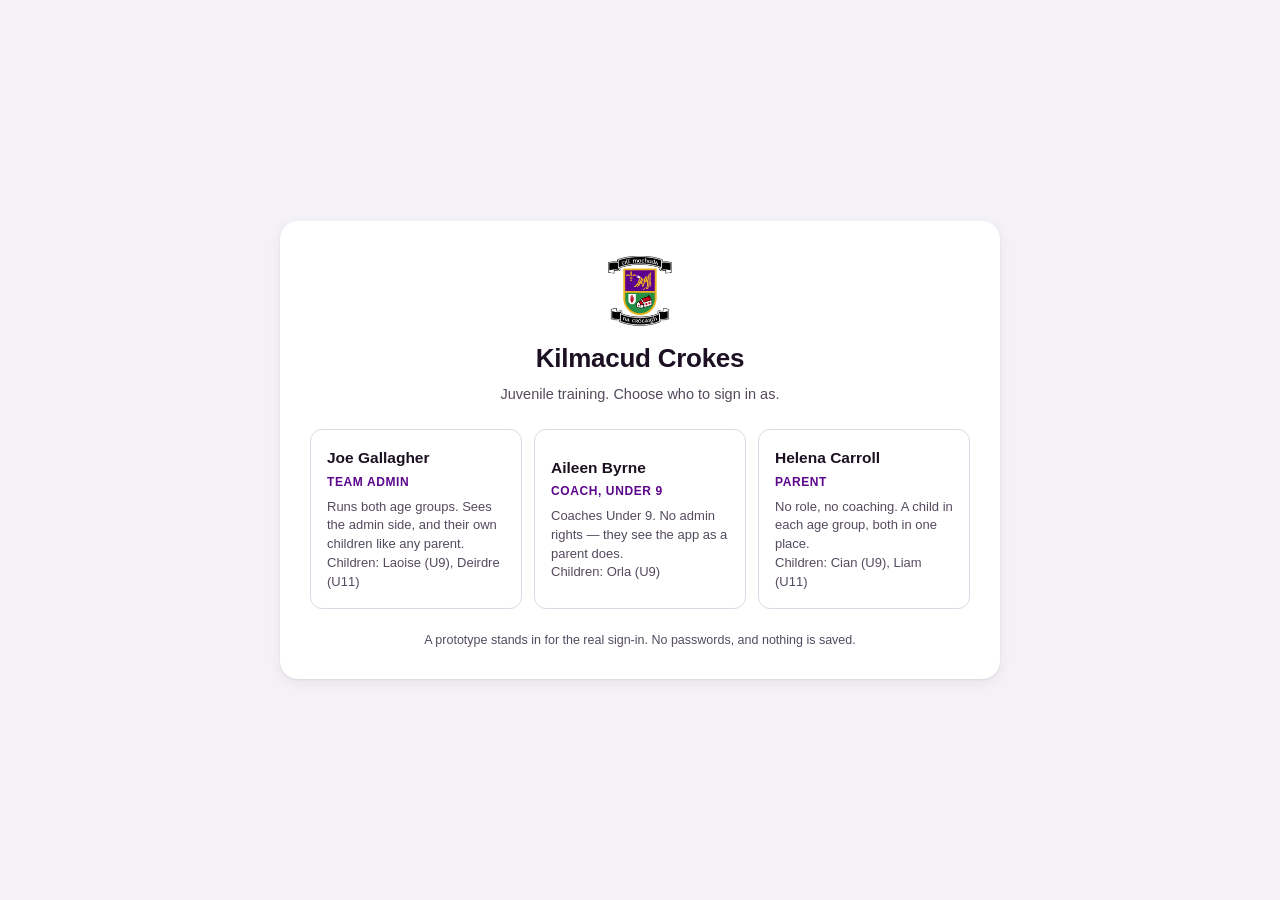
==== commit da1c65a4: "Emphasis colour retune; spec files updated with rounds 1-3 decisions" ====
--- a/prototype/index.html
+++ b/prototype/index.html
@@ -5,7 +5,7 @@
 <meta name="viewport" content="width=device-width, initial-scale=1">
 <meta http-equiv="Cache-Control" content="no-store">
 <title>Kilmacud Crokes — juvenile training</title>
-<link rel="stylesheet" href="styles.css?v=21">
+<link rel="stylesheet" href="styles.css?v=28">
 </head>
 <body>
 
@@ -29,6 +29,8 @@
       </div>
       <select class="teampick" id="team-pick" aria-label="Choose age group"></select>
       <div class="spacer"></div>
+      <!-- TEMPORARY: theme switch for user testing. See renderThemeToggle in app.js. -->
+      <button class="iconbtn themebtn" id="theme-toggle" type="button" aria-label="Switch theme"></button>
       <div class="usermenu-wrap">
         <button class="whoami" id="whoami" aria-haspopup="true" aria-expanded="false" aria-controls="usermenu"></button>
         <div class="usermenu" id="usermenu" hidden></div>
@@ -51,8 +53,8 @@
   </footer>
 </div>
 
-<script src="data.js?v=21"></script>
-<script src="allocate.js?v=21"></script>
-<script src="app.js?v=21"></script>
+<script src="data.js?v=28"></script>
+<script src="allocate.js?v=28"></script>
+<script src="app.js?v=28"></script>
 </body>
 </html>
--- a/prototype/styles.css
+++ b/prototype/styles.css
@@ -1,26 +1,38 @@
 /* Kilmacud Crokes — prototype styling.
    Brand colours sampled from the crest: purple #5C068C, gold #F0B323, green #2A8F47.
-   Every text pair below was checked against WCAG AA (4.5:1 body, 3:1 large/UI). */
+
+   TWO COLOUR RULES, and nothing else may borrow either:
+     purple  you can interact with this
+     amber   you owe an answer on this — the outstanding-answers banner, the
+             unanswered status on a row, and the not-in-a-squad block. Three
+             places. Nothing merely important, current or worth reading gets it.
+
+   Contrast targets: 7:1 body text, 4.5:1 large text and interface controls.
+   Aimed at readable rather than maximal — no pure white on pure black, which
+   halates at paragraph length and is worst for astigmatism. */
 
 :root {
   --bg: #F4F1F7; --surface: #FFFFFF; --surface-2: #F1EDF5;
-  --ink: #1C1022; --muted: #5E5368; --line: #DFD7E6;
+  --ink: #1C1022; --muted: #544A5E; --line: #DFD7E6;
 
   --brand: #5C068C; --brand-deep: #4A0570; --brand-ink: #FFFFFF;
   --brand-soft: #F0E4F8; --brand-soft-ink: #4A0570;
   --gold: #F0B323; --gold-deep: #C08A18;
 
-  --ok: #1B6B3F; --ok-bg: #E6F4EC; --ok-ink: #14532D;
+  --ok: #155934; --ok-bg: #E6F4EC; --ok-ink: #14532D;
   --stop: #A32318; --stop-bg: #FDECEA; --stop-ink: #8C2118;
-  --warn: #8A6413; --warn-bg: #FDF3E0; --warn-ink: #6E4A0C;
-  --neutral-bg: #EEEAF1; --neutral-ink: #4A4152;
-
-  --r1: #3A0159; --r1-ink: #FFFFFF; --r2: #5C068C; --r2-ink: #FFFFFF;
-  --r3: #7B3BA6; --r3-ink: #FFFFFF; --r4: #C08A18; --r4-ink: #1C1022;
+  --warn: #964D01; --warn-bg: #FFDCC2; --warn-ink: #5F2E00;
+  --neutral-bg: #EEEAF1; --neutral-ink: #4A4152; --notice-line: #8A7F96;
+
+  --r1: #3A0159; --r1-ink: #F6F1FA; --r2: #5C068C; --r2-ink: #F6F1FA;
+  --r3: #71309B; --r3-ink: #F6F1FA; --r4: #D1991C; --r4-ink: #1C1022;
   --r5: #F0B323; --r5-ink: #1C1022;
 
-  --header: #4A0570; --header-ink: #FFFFFF; --header-sub: #EBDCF5;
-  --tabbar: #5C068C; --tab-ink: #E2CDF0; --tab-on: #FFFFFF;
+  --header: #4A0570; --header-ink: #F6F1FA; --header-sub: #EBDCF5;
+  --tabbar: #5C068C; --tab-ink: #E2CDF0; --tab-on: #F6F1FA;
+
+  /* the social tile: a solid neutral slate, not a faded one */
+  --tile-social-bg: #C9C4D0; --tile-social-ink: #241A30;
 
   --radius: 12px;
   --shadow: 0 1px 2px rgba(28,16,34,.07), 0 4px 14px rgba(28,16,34,.06);
@@ -30,38 +42,42 @@
 @media (prefers-color-scheme: dark) {
   :root:not([data-theme="light"]) {
     --bg: #151019; --surface: #221A2A; --surface-2: #2C2434;
-    --ink: #F2ECF6; --muted: #A99CB4; --line: #3B3145;
-
-    --brand: #C9A0E8; --brand-deep: #3A0559; --brand-ink: #1C1022;
+    --ink: #F2ECF6; --muted: #BCB0C6; --line: #3B3145;
+
+    --brand: #CDA7EA; --brand-deep: #3A0559; --brand-ink: #1C1022;
     --brand-soft: #33184A; --brand-soft-ink: #D9BBEF;
     --gold: #F0B323; --gold-deep: #F0B323;
 
     --ok: #5FD08D; --ok-bg: #10301E; --ok-ink: #8FE0AE;
     --stop: #FF8C7A; --stop-bg: #3A1714; --stop-ink: #FFB4A6;
-    --warn: #E6B14C; --warn-bg: #33240A; --warn-ink: #F5CE7A;
-    --neutral-bg: #2C2434; --neutral-ink: #BDB2C6;
-
-    --header: #3A0559; --header-ink: #FFFFFF; --header-sub: #E4D2F2;
-    --tabbar: #4A0570; --tab-ink: #DCC6EC; --tab-on: #FFFFFF;
+    --warn: #D16E02; --warn-bg: #562800; --warn-ink: #FED5B8;
+    --neutral-bg: #2C2434; --neutral-ink: #BDB2C6; --notice-line: #6E6279;
+
+    --header: #3A0559; --header-ink: #F6F1FA; --header-sub: #E4D2F2;
+    --tabbar: #4A0570; --tab-ink: #DCC6EC; --tab-on: #F6F1FA;
+
+    --tile-social-bg: #4E4559; --tile-social-ink: #F2ECF6;
 
     --shadow: 0 1px 2px rgba(0,0,0,.4), 0 4px 14px rgba(0,0,0,.3);
-    --ring: 0 0 0 3px rgba(201,160,232,.4); --focus: #C9A0E8;
+    --ring: 0 0 0 3px rgba(205,167,234,.4); --focus: #CDA7EA;
   }
 }
 :root[data-theme="dark"] {
   --bg: #151019; --surface: #221A2A; --surface-2: #2C2434;
-  --ink: #F2ECF6; --muted: #A99CB4; --line: #3B3145;
-  --brand: #C9A0E8; --brand-deep: #3A0559; --brand-ink: #1C1022;
+  --ink: #F2ECF6; --muted: #BCB0C6; --line: #3B3145;
+  --brand: #CDA7EA; --brand-deep: #3A0559; --brand-ink: #1C1022;
   --brand-soft: #33184A; --brand-soft-ink: #D9BBEF;
   --gold: #F0B323; --gold-deep: #F0B323;
   --ok: #5FD08D; --ok-bg: #10301E; --ok-ink: #8FE0AE;
   --stop: #FF8C7A; --stop-bg: #3A1714; --stop-ink: #FFB4A6;
-  --warn: #E6B14C; --warn-bg: #33240A; --warn-ink: #F5CE7A;
-  --neutral-bg: #2C2434; --neutral-ink: #BDB2C6;
-  --header: #3A0559; --header-ink: #FFFFFF; --header-sub: #E4D2F2;
-  --tabbar: #4A0570; --tab-ink: #DCC6EC; --tab-on: #FFFFFF;
+  --warn: #D16E02; --warn-bg: #562800; --warn-ink: #FED5B8;
+  --neutral-bg: #2C2434; --neutral-ink: #BDB2C6; --notice-line: #6E6279;
+  --header: #3A0559; --header-ink: #F6F1FA; --header-sub: #E4D2F2;
+  --tabbar: #4A0570; --tab-ink: #DCC6EC; --tab-on: #F6F1FA;
+
+  --tile-social-bg: #4E4559; --tile-social-ink: #F2ECF6;
   --shadow: 0 1px 2px rgba(0,0,0,.4), 0 4px 14px rgba(0,0,0,.3);
-  --ring: 0 0 0 3px rgba(201,160,232,.4); --focus: #C9A0E8;
+  --ring: 0 0 0 3px rgba(205,167,234,.4); --focus: #CDA7EA;
 }
 
 * { box-sizing: border-box; }
@@ -172,7 +188,10 @@
 .r5 { background: var(--r5); color: var(--r5-ink); }
 
 .tag { display: inline-block; font-size: 11.5px; font-weight: 650; padding: 3px 8px; border-radius: 5px; }
-.tag.coach { background: var(--warn-bg); color: var(--warn-ink); }
+/* a role label and an open-deadline chip: neither is owed by the reader, so
+   neither takes amber. The words tell the two deadline chips apart. */
+.tag.coach { background: var(--neutral-bg); color: var(--neutral-ink); }
+.tag.notice { color: var(--neutral-ink); box-shadow: inset 0 0 0 1px var(--notice-line); }
 .tag.reg { background: var(--brand-soft); color: var(--brand-soft-ink); }
 .tag.unreg { background: var(--neutral-bg); color: var(--neutral-ink); }
 .tag.draft { background: var(--neutral-bg); color: var(--neutral-ink); }
@@ -284,14 +303,16 @@
 
 .alert { border-radius: 10px; padding: 12px 15px; margin-bottom: 12px; font-size: 13.5px; line-height: 1.45; }
 .alert.stop { background: var(--stop-bg); color: var(--stop-ink); border-left: 3px solid var(--stop); }
-.alert.warn { background: var(--warn-bg); color: var(--warn-ink); border-left: 3px solid var(--warn); }
+.alert.notice { background: var(--neutral-bg); color: var(--neutral-ink); border-left: 3px solid var(--notice-line); }
+/* the one alert that is amber: an answer the reader owes */
+.alert.owed { background: var(--warn-bg); color: var(--warn-ink); border-left: 3px solid var(--warn); }
 .alert.ok { background: var(--ok-bg); color: var(--ok-ink); border-left: 3px solid var(--ok); }
 button.link { background: none; border: 0; font: inherit; font-size: 12.5px; color: inherit; text-decoration: underline; cursor: pointer; padding: 0 0 0 6px; }
 
 .checks { display: grid; gap: 8px; margin-bottom: 16px; }
 .check { display: flex; gap: 10px; align-items: baseline; background: var(--surface); border-radius: 9px; padding: 11px 14px; box-shadow: var(--shadow); font-size: 13.5px; }
 .check .mark { font-weight: 700; color: var(--ok); flex: none; }
-.check.warn .mark { color: var(--warn); } .check.fail .mark { color: var(--stop); }
+.check.warn .mark { color: var(--notice-line); } .check.fail .mark { color: var(--stop); }
 .check .d { color: var(--muted); font-size: 12.5px; }
 
 .groups-head { display: flex; align-items: center; gap: 10px; margin-bottom: 10px; }
@@ -312,11 +333,11 @@
 .person.dragging { opacity: .35; }
 .person .nm { flex: 1; }
 .person.coach .nm { font-weight: 600; }
-.person .pin { color: var(--warn-ink); font-size: 10px; vertical-align: middle; }
+.person .pin { color: var(--muted); font-size: 10px; vertical-align: middle; }
 .person .mini { font-size: 10.5px; color: var(--muted); background: var(--surface-2); padding: 2px 5px; border-radius: 4px; }
 .schools { display: flex; flex-wrap: wrap; gap: 4px; margin-bottom: 4px; }
 .schooltag { font-size: 10.5px; color: var(--muted); background: var(--surface-2); padding: 2px 6px; border-radius: 4px; }
-.schooltag.lone { background: var(--warn-bg); color: var(--warn-ink); font-weight: 650; }
+.schooltag.lone { background: var(--neutral-bg); color: var(--neutral-ink); font-weight: 650; }
 
 .switch { display: inline-flex; align-items: center; gap: 7px; cursor: pointer; }
 .switch input { margin: 0; accent-color: var(--brand); cursor: pointer; }
@@ -397,8 +418,19 @@
 .btn.ghost:hover { background: rgba(255,255,255,.24); border-color: rgba(255,255,255,.7); }
 
 /* ---- a parent's own view, desktop first ---- */
-.family { display: grid; grid-template-columns: minmax(0, 1fr) 330px; gap: 22px; align-items: start; }
-@media (max-width: 900px) { .family { grid-template-columns: minmax(0, 1fr); } }
+/* ---- the parent's two tabs ----
+   A second, quieter strip than the purple app bar: these switch a panel inside the
+   page, not the whole view, and they read as part of the page they sit on. */
+.ptabs { display: flex; gap: 4px; border-bottom: 1px solid var(--line); margin-bottom: 18px; }
+.ptab {
+  background: none; border: 0; border-bottom: 3px solid transparent; margin-bottom: -1px;
+  font: inherit; font-size: 15px; font-weight: 650; color: var(--muted);
+  padding: 9px 14px; cursor: pointer; white-space: nowrap;
+}
+.ptab:hover { color: var(--ink); }
+.ptab[aria-selected="true"] { color: var(--ink); border-bottom-color: var(--brand); }
+.ppanel:focus-visible { outline: 3px solid var(--focus); outline-offset: 3px; border-radius: 8px; }
+.ppanel[hidden] { display: none; }
 
 .ev-when { flex: none; width: 58px; text-align: center; border-radius: 10px; padding: 8px 4px; }
 .ev-when .dd { font-size: 21px; font-weight: 700; line-height: 1; }
@@ -410,6 +442,9 @@
 .squad-box .sq { font-size: 17px; font-weight: 700; color: var(--brand); }
 .squad-box h5 { font-size: 11px; text-transform: uppercase; letter-spacing: .05em; color: var(--muted); font-weight: 700; margin: 11px 0 5px; }
 .pending { font-size: 13px; color: var(--muted); background: var(--surface-2); border-radius: 10px; padding: 11px 14px; margin-top: 11px; }
+/* waiting on squads is a note; being left out of one needs doing something about, so
+   it gets the same left accent the outstanding-answers banner uses */
+.pending.is-missing { border-left: 3px solid var(--warn); border-radius: 0 10px 10px 0; }
 
 .side-card { background: var(--surface); border-radius: var(--radius); box-shadow: var(--shadow); padding: 17px; margin-bottom: 14px; }
 .side-card h3 { font-size: 15px; margin-bottom: 12px; }
@@ -436,7 +471,8 @@
   border: 1px solid var(--line); background: var(--surface); color: var(--muted); max-width: 82px;
 }
 .moveto:hover, .moveto:focus { color: var(--ink); border-color: var(--brand); }
-.person .mini.none { background: var(--warn-bg); color: var(--warn-ink); font-weight: 650; }
+/* an admin reading a list is not the one who owes this answer, so it is not amber */
+.person .mini.none { background: var(--neutral-bg); color: var(--neutral-ink); font-weight: 650; }
 .groups { grid-template-columns: repeat(auto-fill, minmax(300px, 1fr)); }
 
 /* both answers carry the same weight — neither is nudged */
@@ -480,7 +516,24 @@
 .st-mark { display: inline-grid; place-items: center; width: 17px; height: 17px; border-radius: 50%; font-size: 11px; line-height: 1; }
 .st-accepted { color: var(--ok-ink); } .st-accepted .st-mark { background: var(--ok-bg); }
 .st-declined { color: var(--stop-ink); } .st-declined .st-mark { background: var(--stop-bg); }
-.st-none { color: var(--muted); } .st-none .st-mark { background: var(--surface-2); border: 1px solid var(--line); }
+/* The one status still asking for something. Colour alone could not carry it: amber has
+   to sit clear of the club gold at hue 82 and of the stop red at hue 30, and the gap
+   between them is only about 50 degrees. Centred at 56 it is ~26 degrees from each,
+   which as bare text still left it within dE 0.10 of the declined red. So it is a filled
+   chip: the fill is the amber mass that sits beside the gold tile (dE 0.48 apart in
+   dark), and a solid block against plain text tells it from declined whatever the
+   colours do — the emphasis stops depending on hue alone. */
+.st-none {
+  color: var(--warn-ink); background: var(--warn-bg);
+  border: 1px solid var(--warn); border-radius: 999px; padding: 2px 9px 2px 5px;
+}
+.st-none .st-mark { background: transparent; border: 1.5px solid currentColor; }
+
+/* Weight says which one is still asking for something. Accepted and declined are
+   settled and can sit at regular weight; no response is the only one wanting a tap,
+   so it takes the bold. Weight only — the colours are untouched. */
+.st-accepted, .st-declined { font-weight: 400; }
+.st-none { font-weight: 700; }
 
 /* one row: name, status, action */
 .kid-block { border-top: 1px solid var(--surface-2); padding-bottom: 14px; }
@@ -596,10 +649,24 @@
    Purple tile 11.09:1 light, 8.98:1 dark. Muted past tile 6.24:1 light, 5.75:1 dark. */
 .ev-when.is-training { background: var(--brand-soft); color: var(--brand-soft-ink); }
 .ev-when.is-match { background: var(--gold); color: #1C1022; }
+/* Social takes a solid neutral slate of its own, not the muted pair the past tiles
+   use — an upcoming social must not read as one that has already happened. It still
+   fades with the rest of the row once it has, exactly as purple and gold do. */
+.ev-when.is-social { background: var(--tile-social-bg); color: var(--tile-social-ink); }
 
 /* a finished match must not sit there brighter than an upcoming session */
 .fev.is-past .ev-when.is-training,
-.fev.is-past .ev-when.is-match { background: var(--surface-2); color: var(--muted); }
+.fev.is-past .ev-when.is-match,
+.fev.is-past .ev-when.is-social { background: var(--surface-2); color: var(--muted); }
+
+/* ---- how to get there: eircode, a link to maps, and what the parking is like ---- */
+.venue-detail { padding: 0 0 12px; font-size: 13px; }
+.vd-line { display: flex; align-items: baseline; gap: 8px; flex-wrap: wrap; }
+.vd-k { color: var(--muted); font-weight: 650; }
+.vd-v { font-variant-numeric: tabular-nums; letter-spacing: .02em; }
+.vd-map { color: var(--brand); font-weight: 650; text-decoration: underline; }
+.vd-map:hover { text-decoration: none; }
+.vd-note { color: var(--muted); margin-top: 5px; line-height: 1.45; }
 
 /* ---- an answer that exists is one line ---- */
 .kid-block.one-line { padding-bottom: 0; }
@@ -633,12 +700,9 @@
   background: none; border: 0; border-radius: 8px; padding: 9px 11px; color: var(--ink); cursor: pointer;
 }
 .menu-item:hover { background: var(--surface-2); }
-.menu-rule { height: 1px; background: var(--line); margin: 5px 8px; }
-.menu-panel { padding: 4px 11px 10px; border-bottom: 1px solid var(--surface-2); }
-.menu-panel .childrow { padding: 8px 0; }
-.menu-panel .kv { font-size: 13px; }
-
-/* on a narrow screen the cards come from the menu, not from under a season of events */
-@media (max-width: 900px) {
-  .family > div:last-child { display: none; }
-}
+
+/* the cards use the width of the page, the same as the list on the other tab —
+   they are a panel now, not the sidebar they started as */
+
+/* ---- TEMPORARY: theme switch in the header. Delete with renderThemeToggle. ---- */
+.themebtn { display: grid; place-items: center; flex: none; }
